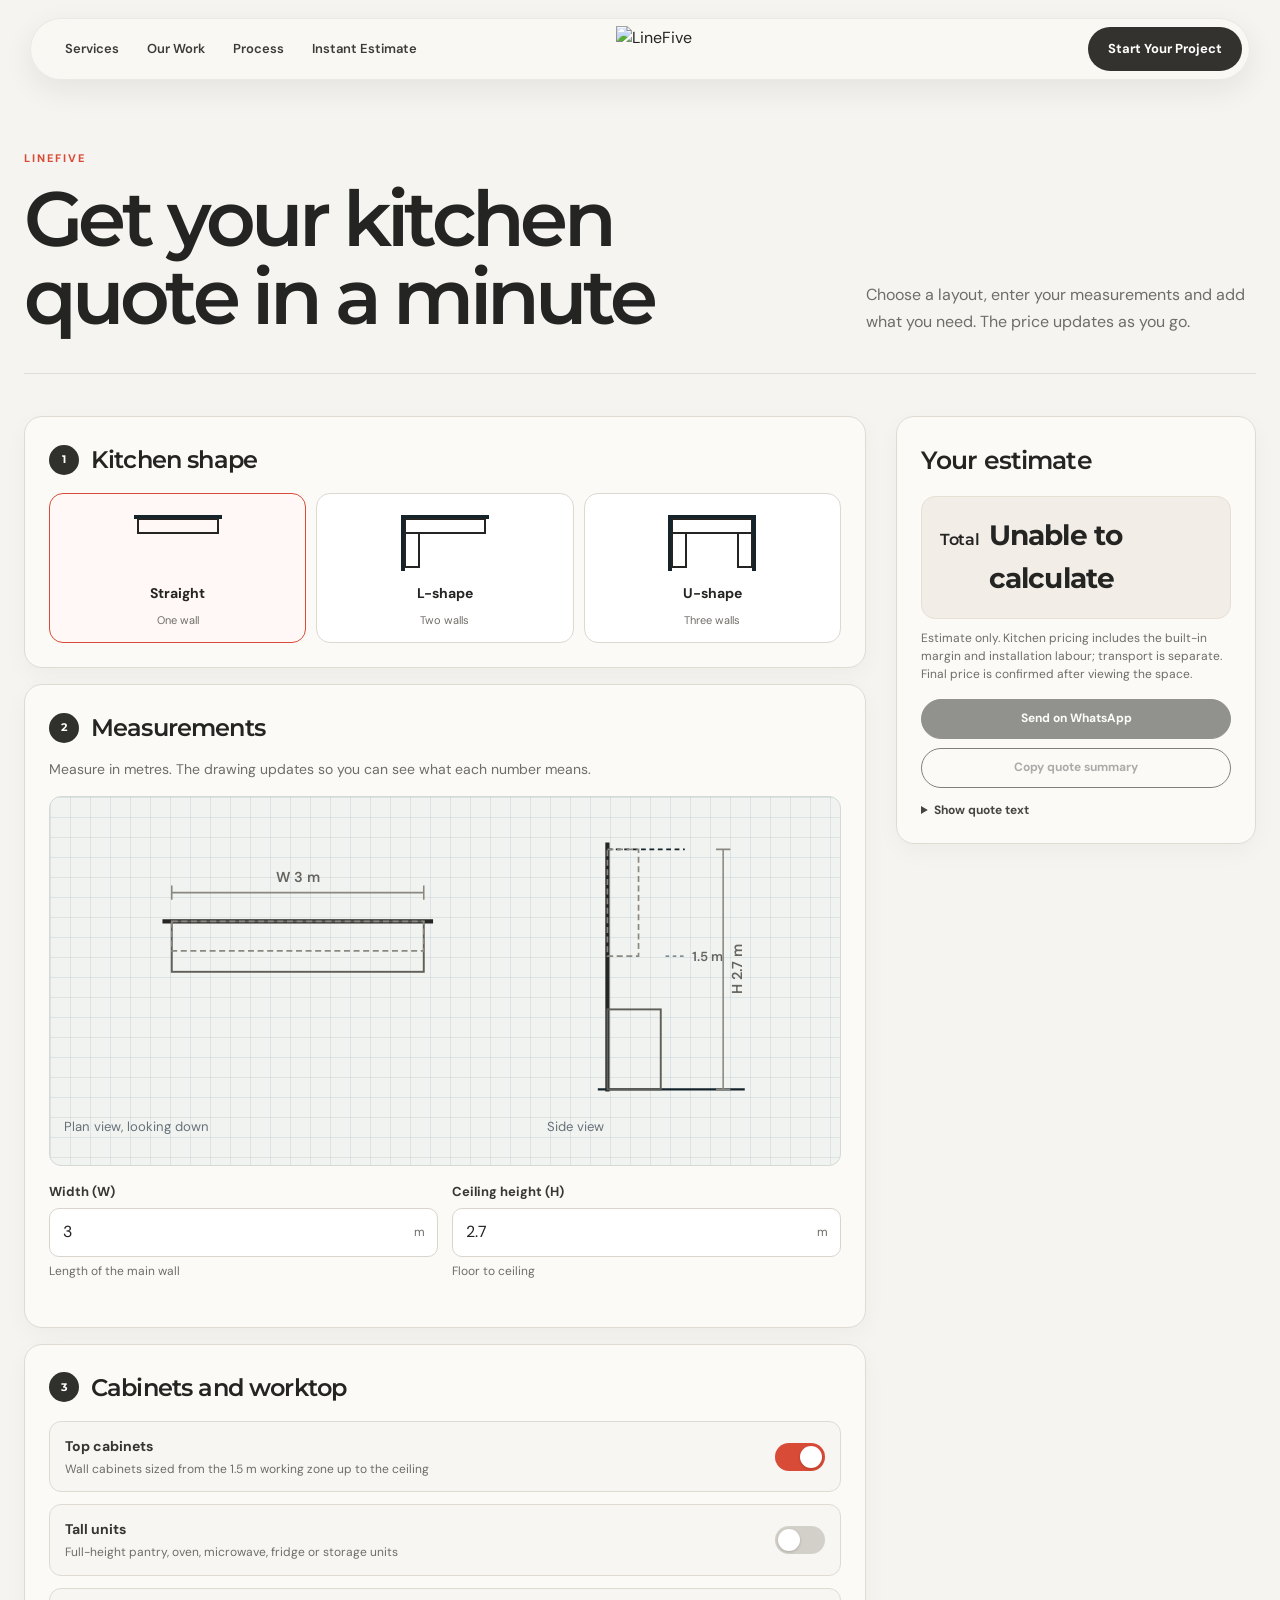
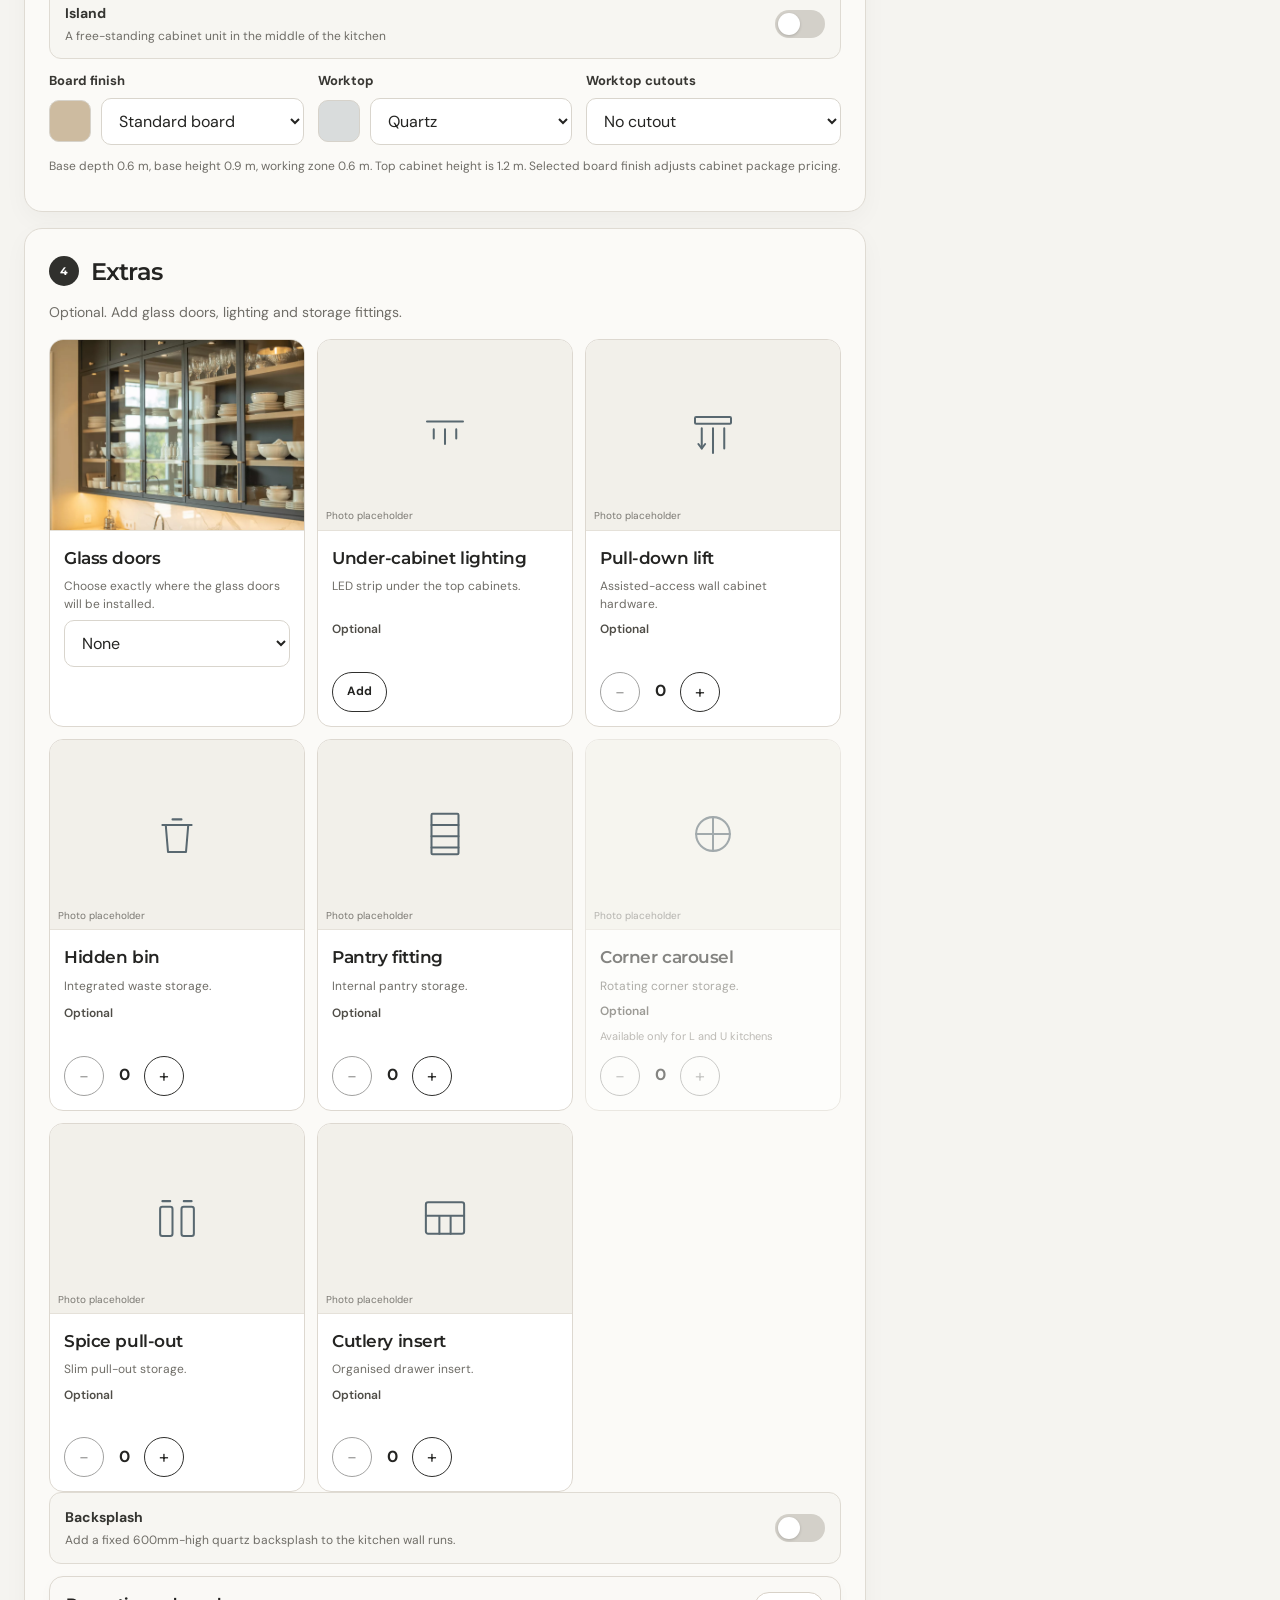
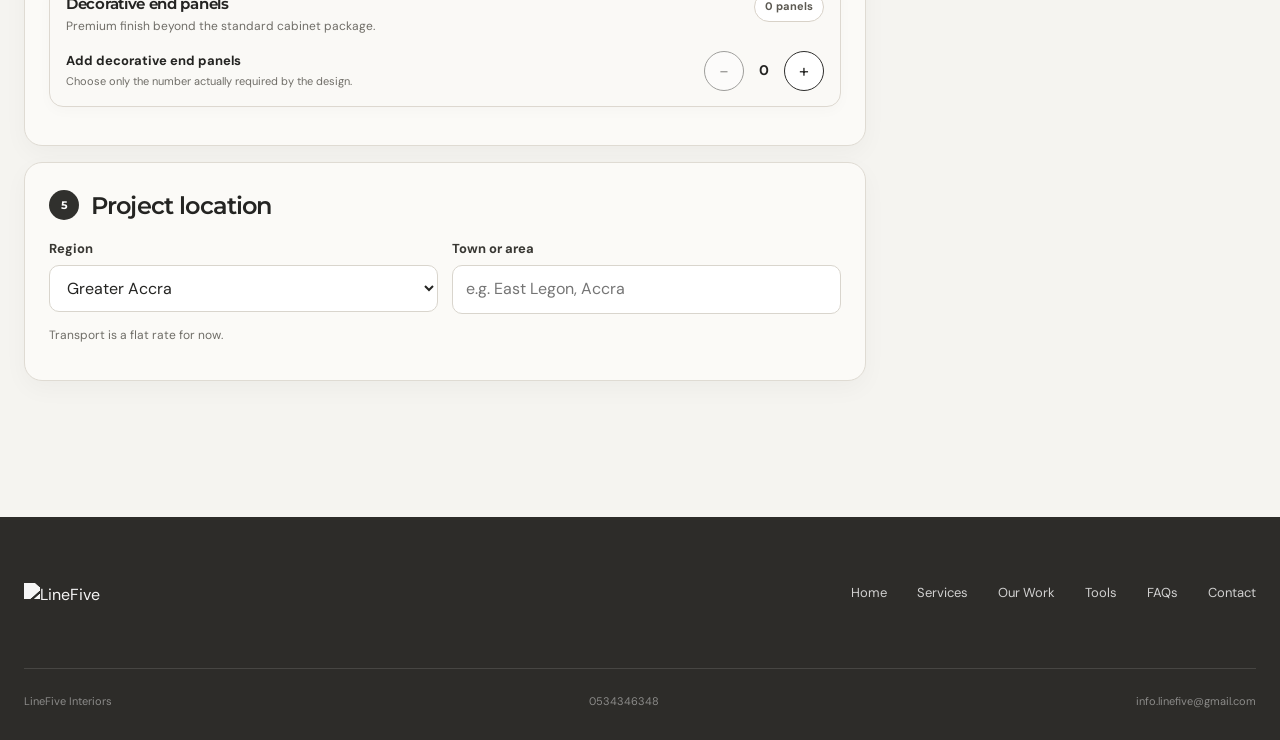
==== calculator.html @ 9d6d9fc6 "Add files via upload" ====
<!DOCTYPE html>
<html lang="en">
<head>
  <meta charset="utf-8">
  <meta name="viewport" content="width=device-width, initial-scale=1, viewport-fit=cover">
  <title>Kitchen Quote Calculator | LineFive</title>
  <meta name="description" content="Build your kitchen with LineFive and get a preliminary estimate based on your measurements and selected options.">
  <link rel="preconnect" href="https://fonts.googleapis.com">
  <link rel="preconnect" href="https://fonts.gstatic.com" crossorigin>
  <link href="https://fonts.googleapis.com/css2?family=DM+Sans:wght@400;500;600;700&family=Montserrat:wght@400;500;600;700;800&display=swap" rel="stylesheet">
  <link rel="icon" href="https://cdn.prod.website-files.com/692eb386bc80524e102256c4/693dad7940529122a2bb6179_Favicon-01.png" type="image/png">

  <style>
    :root{
      /* LineFive site system */
      --lf-ink:#242422;
      --lf-muted:#6f6d67;
      --lf-paper:#f5f4f0;
      --lf-white:#fbfaf7;
      --lf-warm:#eceae4;
      --lf-line:#ddd9d1;
      --lf-red:#d84b36;
      --lf-dark:#30302d;
      --lf-max:1240px;
      --display:"Montserrat",Arial,sans-serif;
      --body:"DM Sans",Arial,sans-serif;
      --pill:999px;
      --radius:18px;

      /* Legacy calculator variables intentionally kept at their original values.
         The diagrams and calculator UI reference these variables directly. */
      --paper:#F1F3F0;
      --surface:#FFFFFF;
      --ink:#15232B;
      --muted:#5B6B72;
      --line:#D3DAD5;
      --blue:#2A5D7A;
      --blue-soft:#E1ECF1;
      --brass:#A87A26;
      --brass-soft:#F3EAD5;
      --danger:#B23A2E;
      --grid:rgba(42,93,122,.10);
      box-sizing:border-box;
      padding-top:env(safe-area-inset-top,0px);
    }

    *,*::before,*::after{box-sizing:border-box}
    html{scroll-behavior:smooth;scroll-padding-top:110px;background:var(--lf-paper)}
    body{
      margin:0;
      background:var(--lf-paper);
      color:var(--lf-ink);
      font-family:var(--body);
      line-height:1.55;
      -webkit-font-smoothing:antialiased;
    }
    img{display:block;max-width:100%}
    a{color:inherit;text-decoration:none}
    button,input,select,textarea{font:inherit;color:inherit}
    :focus-visible{outline:2px solid var(--lf-red);outline-offset:4px}
    ::selection{background:var(--lf-red);color:#fff}

    /* ---------- Shared LineFive header ---------- */
    .site-header{position:fixed;inset:0 0 auto;z-index:50;padding:18px 30px;pointer-events:none}
    .nav-shell{width:min(var(--lf-max),100%);margin:0 auto;pointer-events:auto}
    .nav{
      min-height:62px;
      padding:6px 7px 6px 34px;
      display:grid;
      grid-template-columns:1fr auto 1fr;
      align-items:center;
      background:rgba(249,248,244,.93);
      border:1px solid rgba(35,33,29,.07);
      border-radius:var(--pill);
      box-shadow:0 10px 30px rgba(35,33,29,.07);
      backdrop-filter:blur(16px);
      -webkit-backdrop-filter:blur(16px);
    }
    .nav-links{display:flex;align-items:center;gap:26px}
    .nav-links a{font-size:13px;font-weight:600;color:#3d3c38;transition:color .2s ease}
    .nav-links a:hover,.nav-links a.active{color:var(--lf-red)}
    .logo{display:flex;align-items:center;justify-content:center}
    .logo img{height:46px;width:auto;max-width:160px;object-fit:contain}
    .nav-actions{display:flex;justify-content:flex-end;align-items:center}
    .nav-cta{
      display:inline-flex;align-items:center;justify-content:center;
      min-height:44px;padding:0 20px;border-radius:var(--pill);
      background:#33322f;color:#fff;font-size:13px;font-weight:700;
      transition:background .2s ease,transform .2s ease;
    }
    .nav-cta:hover{background:#242422;transform:translateY(-1px)}
    .menu-toggle{display:none;border:0;background:transparent;padding:8px;cursor:pointer}
    .menu-lines{display:block;position:relative;width:24px;height:16px}
    .menu-lines span{position:absolute;left:0;width:100%;height:1.5px;background:#222;transition:transform .2s ease,top .2s ease}
    .menu-lines span:first-child{top:3px}.menu-lines span:last-child{top:11px}
    .menu-toggle.open .menu-lines span:first-child{top:7px;transform:rotate(45deg)}
    .menu-toggle.open .menu-lines span:last-child{top:7px;transform:rotate(-45deg)}
    .mobile-menu{display:none}
    .mobile-menu.open{display:block}

    /* ---------- Calculator shell ---------- */
    .wrap{width:min(var(--lf-max),calc(100% - 48px));margin:0 auto;padding:150px 0 120px}
    header.top{
      display:flex;align-items:flex-end;justify-content:space-between;gap:48px;
      margin-bottom:42px;padding-bottom:38px;border-bottom:1px solid rgba(36,36,34,.11);
    }
    header.top>div:first-child{max-width:760px}
    .brand{
      margin:0 0 13px;color:var(--lf-red);font-size:11px;font-weight:800;
      letter-spacing:.18em;text-transform:uppercase;
    }
    header.top h1{
      margin:0;max-width:15ch;font-family:var(--display);font-size:clamp(50px,6vw,78px);
      line-height:1.01;font-weight:600;letter-spacing:-.06em;color:var(--lf-ink);
    }
    header.top p{margin:0;max-width:390px;color:var(--lf-muted);font-size:16px;line-height:1.7}

    .layout{display:grid;grid-template-columns:minmax(0,1fr) 360px;gap:30px;align-items:start}

    /* Keep the calculator's diagrams and their SVG classes intact. */
    .drafting{border:1px solid var(--line);border-radius:12px;padding:14px;margin-bottom:16px;background-color:var(--paper);background-image:linear-gradient(var(--grid) 1px,transparent 1px),linear-gradient(90deg,var(--grid) 1px,transparent 1px);background-size:20px 20px}
    .drafting-grid{display:grid;grid-template-columns:minmax(0,1.7fr) minmax(0,1fr);gap:8px;align-items:end}
    .drafting svg{width:100%;height:auto;display:block;max-height:300px}
    .drafting .cap{font-size:.82rem;color:#687179;margin-top:6px}

    /* Diagram styling: outlines only, no solid fills. Geometry and SVG markup remain unchanged. */
    .drafting .cab{fill:none;stroke:#5f5e59;stroke-width:1.6}
    .drafting .isl{fill:none;stroke:#7b7973;stroke-width:1.6}
    .drafting .cabtop{fill:none;stroke:#8a8881;stroke-width:1.4;stroke-dasharray:5 3}
    .drafting .wall{fill:none;stroke:#262624;stroke-width:3.5;stroke-linecap:square}
    .drafting .dl{fill:none;stroke:#8a8881;stroke-width:1.3}
    .drafting .dt{fill:#66645f;font-size:12px;font-family:var(--body);font-weight:600}
    @media(max-width:560px){.drafting-grid{grid-template-columns:1fr}}

    /* Calculator cards */
    section.step,.quote{
      background:var(--lf-white);
      border:1px solid #dfdbd3;
      border-radius:18px;
      box-shadow:0 8px 25px rgba(36,34,30,.035);
    }
    section.step{padding:24px;margin-bottom:16px}
    .step-head{display:flex;gap:12px;align-items:center;margin-bottom:15px}
    .step-head .n{
      flex:none;width:30px;height:30px;border-radius:50%;background:var(--lf-dark);color:#fff;
      display:grid;place-items:center;font-family:var(--display);font-size:11px;font-weight:700;
    }
    .step-head h2,.quote h2{margin:0;font-family:var(--display);letter-spacing:-.035em;font-weight:600;color:var(--lf-ink)}
    .step-head h2{font-size:24px}
    .sub{margin:-3px 0 16px;color:var(--lf-muted);font-size:14px}

    .shapes{display:grid;grid-template-columns:repeat(3,minmax(0,1fr));gap:10px}
    .shape{position:relative}
    .shape input{position:absolute;opacity:0;inset:0;width:100%;height:100%;cursor:pointer;margin:0}
    .shape .tile{
      display:flex;flex-direction:column;align-items:center;gap:8px;padding:15px 10px;
      border:1px solid #ddd8d0;border-radius:14px;background:#fff;
      transition:border-color .2s ease,background .2s ease,transform .2s ease;
    }
    .shape .tile:hover{transform:translateY(-1px);border-color:#c9c2b9}
    .shape input:checked + .tile{border-color:var(--lf-red);background:#fff8f6}
    .shape svg{width:100%;max-width:96px;height:auto}
    .shape strong{font-size:14px;font-weight:700;color:var(--lf-ink)}
    .shape small{color:var(--lf-muted);font-size:11px;text-align:center;line-height:1.3}

    .fields{display:grid;grid-template-columns:repeat(auto-fit,minmax(160px,1fr));gap:14px}
    .field label{display:block;font-size:13px;font-weight:700;margin-bottom:6px;color:#383733}
    .field .hintline{font-size:12px;color:var(--lf-muted);margin-top:6px;line-height:1.35}
    .inputwrap{position:relative}
    .inputwrap input,select,input[type=text],details.qt textarea{
      width:100%;min-height:46px;padding:11px 13px;border:1px solid #d9d5cd;border-radius:10px;background:#fff;
      transition:border-color .2s ease,box-shadow .2s ease;
    }
    .inputwrap input{padding-right:42px}
    .inputwrap .unit{position:absolute;right:13px;top:50%;transform:translateY(-50%);font-size:12px;color:var(--lf-muted);pointer-events:none}
    .inputwrap input:focus,select:focus,input[type=text]:focus,details.qt textarea:focus{border-color:var(--lf-red);box-shadow:0 0 0 3px rgba(216,75,54,.09);outline:none}
    .issues{margin-top:12px;color:#a23b30;font-size:13px}
    .issues p+p{margin-top:2px}

    .switchrow{
      display:flex;align-items:center;justify-content:space-between;gap:16px;
      padding:14px 15px;border:1px solid #dfdbd3;border-radius:12px;background:#f7f6f2;margin-bottom:12px;
    }
    .switchrow b{display:block;font-size:14px;font-weight:700;color:#353531}
    .switchrow span{display:block;color:var(--lf-muted);font-size:12px;line-height:1.4;margin-top:3px}
    .sw{position:relative;flex:none;width:50px;height:28px}
    .sw input{position:absolute;inset:0;width:100%;height:100%;opacity:0;margin:0;cursor:pointer}
    .sw i{position:absolute;inset:0;border-radius:99px;background:#d3d0c9;transition:background .2s ease}
    .sw i::after{content:"";position:absolute;top:3px;left:3px;width:22px;height:22px;border-radius:50%;background:#fff;box-shadow:0 1px 3px rgba(0,0,0,.18);transition:transform .2s ease}
    .sw input:checked + i{background:var(--lf-red)}
    .sw input:checked + i::after{transform:translateX(22px)}

    .subconfig{
      margin:10px 0 14px;padding:16px;border:1px solid #ddd8d0;border-radius:14px;
      background:#faf9f6;box-shadow:0 4px 14px rgba(36,34,30,.025);
    }
    .compact-config{padding:15px 16px}
    .subconfig-head{display:flex;align-items:flex-start;justify-content:space-between;gap:18px;margin-bottom:13px}
    .subconfig-head>div{min-width:0}
    .subconfig-head strong{display:block;font-family:var(--display);font-size:15px;font-weight:650;letter-spacing:-.02em;color:var(--lf-ink)}
    .subconfig-head span:not(.fit-pill){display:block;margin-top:3px;color:var(--lf-muted);font-size:12px;line-height:1.45}
    .fit-pill{flex:none;display:inline-flex;align-items:center;justify-content:center;min-height:30px;padding:5px 10px;border:1px solid #d8d2c8;border-radius:999px;background:#fff;color:#5c5952;font-size:11px;font-weight:700;white-space:nowrap}
    .subconfig .fields{margin-top:2px}
    .subconfig .field label{font-size:12px}

    /* Tall-unit selector: keep each unit compact, aligned and readable. */
    .option-grid{display:grid;grid-template-columns:repeat(2,minmax(0,1fr));gap:10px;margin-top:2px}
    .option-card{display:flex;align-items:center;justify-content:space-between;gap:14px;padding:12px 13px;border:1px solid #ddd8d0;border-radius:12px;background:#fff;min-width:0}
    .option-card>div:first-child{min-width:0;display:flex;align-items:baseline;gap:8px;flex-wrap:wrap}
    .option-card strong{font-size:14px;font-weight:700;color:#353531;line-height:1.3}
    .option-card>div:first-child span{display:block;color:var(--lf-muted);font-size:12px;line-height:1.3;white-space:nowrap}
    .option-card .stepper{flex:none;margin-left:auto}
    .option-card .stepper output{font-size:13px}
    .option-card .stepper button{width:34px;height:34px;font-size:17px}
    @media(max-width:760px){.option-grid{grid-template-columns:1fr}}
    .quantity-line{display:flex;align-items:center;justify-content:space-between;gap:18px;padding-top:2px}
    .quantity-line .copy strong{display:block;font-size:13px}
    .quantity-line .copy span{display:block;margin-top:3px;color:var(--lf-muted);font-size:11px;line-height:1.4}
    .quantity-line .stepper{margin-left:auto}

    .quantity-line .stepper output{font-size:14px}
    .subconfig .inline-warning{margin:12px 0 0}
    .pick{display:flex;gap:10px;align-items:center}
    .pick select{flex:1}
    .chip{flex:none;width:42px;height:42px;border-radius:10px;border:1px solid #d6d2ca}
    .fine{font-size:12px;color:var(--lf-muted);line-height:1.5}

    .addons{display:grid;grid-template-columns:repeat(auto-fill,minmax(210px,1fr));gap:12px}
    .addon{border:1px solid #ddd8d0;border-radius:14px;overflow:hidden;display:flex;flex-direction:column;background:#fff;transition:border-color .2s ease,box-shadow .2s ease}
    .addon.on{border-color:var(--lf-red);box-shadow:0 8px 24px rgba(216,75,54,.08)}
    .addon.off{opacity:.55}
    .ph{position:relative;aspect-ratio:4/3;display:grid;place-items:center;background:#f2f0ea;border-bottom:1px solid #e5e1d9}
    .ph img{position:absolute;inset:0;width:100%;height:100%;object-fit:cover}
    .ph svg{width:54px;height:54px;stroke:#596870;fill:none;stroke-width:1.8;stroke-linecap:round;stroke-linejoin:round}
    .ph span{position:absolute;bottom:6px;left:8px;font-size:10px;color:#7a7872}
    .addon .body{padding:14px;display:flex;flex-direction:column;gap:7px;flex:1}
    .addon h4{margin:0;font-family:var(--display);font-size:17px;font-weight:600;letter-spacing:-.025em;color:var(--lf-ink)}
    .addon .desc{margin:0;font-size:12px;color:var(--lf-muted);line-height:1.45}
    .addon .price{margin:auto 0 0;font-size:12px;font-weight:600;color:#4f4d47}
    .addon .note{margin:0;font-size:11px;color:#8a8680;min-height:15px}
    .ctrl{display:flex;align-items:center;justify-content:space-between;gap:8px;margin-top:4px}
    .btn{border:1px solid #2f2f2d;background:#fff;border-radius:999px;padding:9px 14px;cursor:pointer;font-weight:700;font-size:12px;min-height:40px;transition:background .2s ease,color .2s ease,border-color .2s ease,transform .2s ease}
    .btn:hover{background:#2f2f2d;color:#fff;transform:translateY(-1px)}
    .btn.primary{background:#292927;color:#fff;border-color:#292927;text-align:center;text-decoration:none;display:inline-flex;align-items:center;justify-content:center}
    .btn.primary:hover{background:var(--lf-red);border-color:var(--lf-red)}
    .btn[aria-pressed="true"]{background:var(--lf-red);border-color:var(--lf-red);color:#fff}
    .btn:disabled{cursor:not-allowed;background:transparent;color:#777;transform:none;opacity:.6}
    .stepper{display:flex;align-items:center;gap:6px}
    .stepper button{width:40px;height:40px;border-radius:50%;border:1px solid #2f2f2d;background:#fff;font-size:18px;cursor:pointer;line-height:1}
    .stepper button:hover:not(:disabled){background:#2f2f2d;color:#fff}
    .stepper button:disabled{cursor:not-allowed;opacity:.45}
    .stepper output{min-width:28px;text-align:center;font-weight:700}
    .linecost{font-size:11px;color:#6a6761;font-weight:600}

    /* Quote panel */
    .quote{padding:24px;position:sticky;top:104px}
    .quote h2{font-size:25px;margin-bottom:8px}
    .rows{list-style:none;margin:14px 0 0;padding:0}
    .rows li{display:flex;justify-content:space-between;gap:12px;padding:11px 0;border-bottom:1px solid #ebe7df}
    .rows .l{min-width:0;font-size:12px;color:#41403b}
    .rows .l small{display:block;color:#8a8680;font-size:10px;line-height:1.3;margin-top:2px}
    .rows .a{font-variant-numeric:tabular-nums;white-space:nowrap;font-size:12px;font-weight:700;color:#2d2d2a}
    .total{display:flex;justify-content:space-between;align-items:baseline;gap:10px;margin:16px 0 4px;padding:17px 18px;border-radius:14px;background:#f2eee7;border:1px solid #e6dfd4}
    .total span{font-family:var(--display);font-weight:600;letter-spacing:-.02em}
    .total b{font-family:var(--display);font-size:28px;letter-spacing:-.035em;font-variant-numeric:tabular-nums}
    .quote .fine{margin-top:10px}
    .actions{display:grid;gap:9px;margin-top:16px}
    details.qt{margin-top:13px;font-size:12px}
    details.qt summary{cursor:pointer;font-weight:700;color:#47453f}
    details.qt textarea{min-height:150px;margin-top:8px;background:#f7f6f2;font-family:ui-monospace,SFMono-Regular,Menlo,monospace;font-size:11px}

    .totalbar{position:fixed;left:0;right:0;bottom:0;z-index:45;display:none;align-items:center;justify-content:space-between;gap:12px;padding:10px 14px calc(10px + env(safe-area-inset-bottom,0px));background:#292927;color:#fff;box-shadow:0 -10px 28px rgba(35,33,29,.16)}
    .totalbar small{display:block;color:rgba(255,255,255,.55);font-size:10px;text-transform:uppercase;letter-spacing:.09em}
    .totalbar b{font-family:var(--display);font-size:20px;font-weight:600}
    .totalbar a{color:#fff;font-size:12px;font-weight:700}

    /* Footer matching the main site */
    footer{padding:66px 0 30px;background:#2d2c29;color:#fff}
    .footer-wrap{width:min(var(--lf-max),calc(100% - 48px));margin:0 auto}
    .footer-top{display:flex;justify-content:space-between;align-items:flex-start;gap:50px;padding-bottom:45px;border-bottom:1px solid rgba(255,255,255,.12)}
    .footer-brand img{height:40px;width:auto;filter:brightness(0) invert(1);opacity:.96}
    .footer-links{display:flex;flex-wrap:wrap;gap:24px 30px}
    .footer-links a{font-size:13px;color:rgba(255,255,255,.78);transition:color .2s ease}
    .footer-links a:hover{color:#fff}
    .footer-bottom{display:flex;justify-content:space-between;align-items:center;gap:30px;padding-top:24px}
    .footer-bottom span,.footer-bottom a{font-size:11px;color:rgba(255,255,255,.45)}

    @media(max-width:1050px){
      .nav-links{gap:20px}
      .layout{grid-template-columns:minmax(0,1fr)}
      .quote{position:relative;top:auto}
      .totalbar{display:flex}
    }

    @media(max-width:760px){
      .site-header{padding:10px 14px}
      .nav{grid-template-columns:auto 1fr auto;min-height:56px;padding:5px 8px 5px 12px}
      .nav-links{display:none}
      .logo{justify-content:flex-start;padding-left:10px}
      .logo img{height:39px;max-width:138px}
      .nav-cta{display:none}
      .menu-toggle{display:block}
      .mobile-menu{position:absolute;top:66px;left:0;right:0;padding:7px;background:rgba(249,248,244,.99);border:1px solid rgba(35,33,29,.07);border-radius:18px;box-shadow:0 18px 44px rgba(35,33,29,.12)}
      .mobile-menu a{display:block;padding:14px 15px;border-bottom:1px solid #e6e3dd;font-size:14px;font-weight:600;color:#34332f}
      .mobile-menu a:last-child{border-bottom:0}
      .mobile-menu a.active{color:var(--lf-red)}

      .wrap{width:min(var(--lf-max),calc(100% - 32px));padding:122px 0 104px}
      header.top{display:block;margin-bottom:30px;padding-bottom:28px}
      header.top p{margin-top:17px;max-width:36ch}
      header.top h1{font-size:clamp(44px,12vw,62px);max-width:11ch}
      section.step{padding:20px;margin-bottom:12px;border-radius:16px}
      .step-head h2{font-size:22px}
      .shapes{gap:8px}
      .shape .tile{padding:13px 7px}
      .fields{grid-template-columns:1fr}
      .addons{grid-template-columns:1fr 1fr;gap:10px}
      .addon h4{font-size:15px}
      .addon .body{padding:12px}
      .footer-wrap{width:min(var(--lf-max),calc(100% - 32px))}
      footer{padding:54px 0 92px}
      .footer-top{display:block;padding-bottom:30px}
      .footer-links{margin-top:28px;gap:16px 22px}
      .footer-bottom{display:block;padding-top:22px}
      .footer-bottom span,.footer-bottom a{display:block;margin-top:7px}
    }

    @media(max-width:480px){
      .addons{grid-template-columns:1fr}
      .drafting{padding:10px}
      .total b{font-size:24px}
    }

    @media(prefers-reduced-motion:reduce){
      html{scroll-behavior:auto}
      *,*::before,*::after{transition:none!important}
    }
  </style>

<style id="linefive-canonical-header">
/* Header */
    .site-header{position:fixed;inset:0 0 auto;z-index:100;padding:18px 30px;pointer-events:none}
    .site-header .nav-shell{width:min(var(--lf-max),100%);margin:0 auto;pointer-events:auto}
    .site-header .nav{min-height:62px;padding:6px 7px 6px 34px;display:grid;grid-template-columns:1fr auto 1fr;align-items:center;background:rgba(249,248,244,.92);border:1px solid rgba(35,33,29,.07);border-radius:var(--pill);box-shadow:0 10px 30px rgba(35,33,29,.075);backdrop-filter:blur(16px);-webkit-backdrop-filter:blur(16px)}
    .site-header .nav-links{display:flex;align-items:center;gap:28px}
    .site-header .site-header .nav-links a{font-size:13px;font-weight:600;color:#383734;transition:color .2s ease}
    .site-header .site-header .nav-links a:hover{color:var(--lf-red)}
    .site-header .logo{display:flex;justify-content:center;align-items:center}
    .site-header .logo img{height:46px;width:auto;max-width:160px;object-fit:contain}
    .site-header .nav-actions{display:flex;justify-content:flex-end;align-items:center;gap:10px}
    .site-header .nav-cta{display:inline-flex;align-items:center;justify-content:center;min-height:44px;padding:0 20px;border-radius:var(--pill);background:#33322e;color:#fff;font-size:13px;font-weight:700;transition:transform .2s ease,background .2s ease}
     .site-header .site-header .nav-cta:hover{background:var(--lf-red);transform:translateY(-1px)}
    .site-header .menu-toggle{display:none;width:44px;height:44px;border:0;background:transparent;border-radius:50%;padding:10px}
    .site-header .menu-lines{position:relative;display:block;width:24px;height:16px}
    .site-header .menu-lines span{position:absolute;left:0;width:100%;height:1.5px;background:#111;transition:transform .2s ease,top .2s ease}
    .site-header .site-header .menu-lines span:first-child{top:3px}.site-header .site-header .menu-lines span:last-child{top:11px}
    .site-header .menu-toggle.open .site-header .site-header .menu-lines span:first-child{top:7px;transform:rotate(45deg)}
    .site-header .menu-toggle.open .site-header .site-header .menu-lines span:last-child{top:7px;transform:rotate(-45deg)}
    .site-header .mobile-menu{display:none}
@media (max-width:1020px){
  .site-header{padding:14px 20px}
  .site-header .nav{padding-left:20px}
  .site-header .nav-links{gap:20px}
}
@media (max-width:760px){
  .site-header{padding:10px 15px}
  .site-header .nav{grid-template-columns:auto 1fr auto;min-height:56px;padding:5px 7px 5px 16px}
  .site-header .nav-links{display:none}
  .site-header .logo{justify-content:flex-start;padding-left:16px}
  .site-header .logo img{height:40px;max-width:140px}
  .site-header .nav-cta{display:none}
  .site-header .menu-toggle{display:block}
  .site-header .mobile-menu{position:absolute;left:0;right:0;top:66px;padding:15px;background:rgba(249,248,244,.98);border:1px solid rgba(35,33,29,.07);border-radius:20px;box-shadow:0 20px 50px rgba(35,33,29,.12)}
  .site-header .mobile-menu.open{display:block}
  .site-header .mobile-menu a{display:block;padding:13px 10px;font-size:15px;font-weight:700;border-bottom:1px solid #ececea}
  .site-header .mobile-menu a:last-child{border-bottom:0}
}
</style>
</head>
<body>
  <header class="site-header">
<div class="nav-shell">
<div class="nav">
<nav aria-label="Primary navigation" class="nav-links">
<a href="services.html">Services</a>
<a href="https://www.instagram.com/linefiveinteriors?stkn=bTZ6ODJyb3dweXA5&amp;utm_source=qr" rel="noopener" target="_blank">Our Work</a>
<a href="index.html#process">Process</a>
<a href="quotation-generator.html">Instant Estimate</a>
</nav>
<a aria-label="LineFive home" class="logo" href="index.html">
<img alt="LineFive" src="https://cdn.prod.website-files.com/692eb386bc80524e102256c4/692ec2fd8240b162787c2939_Untitled%20design-28.png"/>
</a>
<div class="nav-actions">
<a class="nav-cta" href="quotation-generator.html">Start Your Project</a>
<button aria-controls="mobileMenu" aria-expanded="false" aria-label="Open menu" class="menu-toggle" type="button">
<span class="menu-lines"><span></span><span></span></span>
</button>
</div>
</div>
<nav aria-label="Mobile navigation" class="mobile-menu" id="mobileMenu">
<a href="services.html">Services</a>
<a href="https://www.instagram.com/linefiveinteriors?stkn=bTZ6ODJyb3dweXA5&amp;utm_source=qr" rel="noopener" target="_blank">Our Work</a>
<a href="index.html#process">Process</a>
<a href="quotation-generator.html">Instant Estimate</a>
<a href="faq.html">FAQs</a>
<a href="quotation-generator.html">Start Your Project</a>
</nav>
</div>
</header>

<div class="wrap">
  <header class="top">
    <div>
      <div class="brand" id="brand">Kitchen Quote Calculator</div>
      <h1>Get your kitchen quote in a minute</h1>
    </div>
    <p>Choose a layout, enter your measurements and add what you need. The price updates as you go.</p>
  </header>

  <div class="layout">
    <main>
      <!-- 1 shape -->
      <section class="step" aria-labelledby="h-shape">
        <div class="step-head"><span class="n">1</span><h2 id="h-shape">Kitchen shape</h2></div>
        <div class="shapes" id="shapes" role="radiogroup" aria-label="Kitchen shape"></div>
      </section>

      <!-- 2 measurements -->
      <section class="step" aria-labelledby="h-size">
        <div class="step-head"><span class="n">2</span><h2 id="h-size">Measurements</h2></div>
        <p class="sub">Measure in metres. The drawing updates so you can see what each number means.</p>
        <div class="drafting" id="drafting" data-active="">
          <div class="drafting-grid">
            <div><div id="plan"></div><p class="cap">Plan view, looking down</p></div>
            <div><div id="elev"></div><p class="cap">Side view</p></div>
          </div>
        </div>
        <div class="fields">
          <div class="field">
            <label for="w">Width (W)</label>
            <div class="inputwrap"><input id="w" type="number" inputmode="decimal" step="0.05" min="0" value="3"><span class="unit">m</span></div>
            <p class="hintline">Length of the main wall</p>
          </div>
          <div class="field" id="fieldD" hidden>
            <label for="d">Return length (D)</label>
            <div class="inputwrap"><input id="d" type="number" inputmode="decimal" step="0.05" min="0" value="2.4"><span class="unit">m</span></div>
            <p class="hintline">Full length of the side wall</p>
          </div>
          <div class="field">
            <label for="h">Ceiling height (H)</label>
            <div class="inputwrap"><input id="h" type="number" inputmode="decimal" step="0.05" min="0" value="2.7"><span class="unit">m</span></div>
            <p class="hintline">Floor to ceiling</p>
          </div>
        </div>
        <div class="issues" id="issues" aria-live="polite"></div>
      </section>

      <!-- 3 materials -->
      <section class="step" aria-labelledby="h-mat">
        <div class="step-head"><span class="n">3</span><h2 id="h-mat">Cabinets and worktop</h2></div>

        <div class="switchrow">
          <div><b>Top cabinets</b><span>Wall cabinets sized from the 1.5 m working zone up to the ceiling</span></div>
          <label class="sw"><input type="checkbox" id="top" checked aria-label="Include top cabinets"><i></i></label>
        </div>

        <div class="switchrow">
          <div><b>Tall units</b><span>Full-height pantry, oven, microwave, fridge or storage units</span></div>
          <label class="sw"><input type="checkbox" id="tall" aria-label="Include tall units"><i></i></label>
        </div>
        <div class="subconfig" id="tallConfig" hidden>
          <div class="subconfig-head"><div><strong>Tall units</strong><span>Select the number of each type.</span></div><span class="fit-pill" id="tallFit">0 m used</span></div>
          <div class="option-grid" id="tallUnits"></div>
          <p class="issues tall-warning" id="tallWarning" hidden></p>
        </div>

        <div class="switchrow">
          <div><b>Island</b><span>A free-standing cabinet unit in the middle of the kitchen</span></div>
          <label class="sw"><input type="checkbox" id="island" aria-label="Include an island"><i></i></label>
        </div>
        <div class="subconfig" id="islandConfig" hidden>
          <div class="fields">
            <div class="field">
              <label for="islandLength">Island length (Li)</label>
              <div class="inputwrap"><input id="islandLength" type="number" inputmode="decimal" step="0.05" min="0"><span class="unit">m</span></div>
            </div>
            <div class="field">
              <label for="islandDepth">Island depth (Di)</label>
              <div class="inputwrap"><input id="islandDepth" type="number" inputmode="decimal" step="0.05" min="0"><span class="unit">m</span></div>
            </div>
          </div>
          <p class="inline-warning">Final island size and position must be confirmed during site measurement.</p>
        </div>

        <div class="fields">
          <div class="field">
            <label for="board">Board finish</label>
            <div class="pick"><span class="chip" id="boardChip"></span><select id="board"></select></div>
          </div>
          <div class="field">
            <label for="counter">Worktop</label>
            <div class="pick"><span class="chip" id="counterChip"></span><select id="counter"></select></div>
          </div>
          <div class="field">
            <label for="cutouts">Worktop cutouts</label>
            <select id="cutouts">
              <option value="0">No cutout</option>
              <option value="1">Sink cutout</option>
              <option value="1">Hob cutout</option>
              <option value="2">Sink + Hob</option>
            </select>
          </div>
        </div>
        <p class="fine" id="matnote"></p>
      </section>

      <!-- 4 add-ons -->
      <section class="step" aria-labelledby="h-add">
        <div class="step-head"><span class="n">4</span><h2 id="h-add">Extras</h2></div>
        <p class="sub">Optional. Add glass doors, lighting and storage fittings.</p>
        <div class="addons" id="addons"></div>


        <div class="switchrow">
          <div><b>Backsplash</b><span>Add a fixed 600mm-high quartz backsplash to the kitchen wall runs.</span></div>
          <label class="sw"><input type="checkbox" id="backsplash" aria-label="Add backsplash"><i></i></label>
        </div>
        <div class="subconfig" id="backsplashConfig" hidden>
          <div class="fields">
            <div class="field"><label>Material</label><div class="inputwrap"><input id="backsplashMaterialDisplay" type="text" value="Quartz" readonly><span class="unit">Fixed</span></div></div>
            <div class="field"><label>Backsplash area</label><div class="inputwrap"><input id="backsplashAreaDisplay" type="text" value="0.00" readonly><span class="unit">m²</span></div></div>
          </div>
        </div>

        <div class="subconfig compact-config" id="panelConfig">
          <div class="subconfig-head"><div><strong>Decorative end panels</strong><span>Premium finish beyond the standard cabinet package.</span></div><span class="fit-pill" id="panelSummary">0 panels</span></div>
          <div class="quantity-line">
            <div class="copy"><strong>Add decorative end panels</strong><span>Choose only the number actually required by the design.</span></div>
            <div class="stepper">
              <button type="button" id="panelDec" aria-label="Fewer decorative end panels">−</button>
              <output id="panelQty">0</output>
              <button type="button" id="panelInc" aria-label="More decorative end panels">+</button>
            </div>
          </div>
        </div>
      </section>

      <!-- 5 location -->
      <section class="step" aria-labelledby="h-loc">
        <div class="step-head"><span class="n">5</span><h2 id="h-loc">Project location</h2></div>
        <div class="fields">
          <div class="field"><label for="region">Region</label><select id="region"></select></div>
          <div class="field"><label for="town">Town or area</label><input id="town" type="text" placeholder="e.g. East Legon, Accra" autocomplete="off"></div>
        </div>
        <p class="fine">Transport is a flat rate for now.</p>
      </section>
    </main>

    <aside class="quote" id="quote" aria-labelledby="h-quote">
      <h2 id="h-quote">Your estimate</h2>
      <ul class="rows" id="rows"></ul>
      <div class="total"><span>Total</span><b id="total">GH₵ 0</b></div>
      <p class="fine">Estimate only. Kitchen pricing includes the built-in margin and installation labour; transport is separate. Final price is confirmed after viewing the space.</p>
      <div class="actions">
        <a class="btn primary" id="wa" href="#" target="_blank" rel="noopener">Send on WhatsApp</a>
        <button class="btn" id="copy" type="button">Copy quote summary</button>
      </div>
      <details class="qt"><summary>Show quote text</summary><textarea id="qtext" readonly></textarea></details>
    </aside>
  </div>
</div>

<div class="totalbar"><div><small>Estimate</small><br><b id="barTotal">GH₵ 0</b></div><a href="#quote">See estimate</a></div>

<script>
/* ==========================================================
   LINEFIVE KITCHEN CALCULATOR
   Public UI only.
   All commercial pricing and calculation logic lives on the
   LineFive Cloudflare Worker.
   ========================================================== */

const KITCHEN_API = 'https://kitchen-calculator.info-linefive.workers.dev/';
const PUBLIC_CONFIG = {
  businessName: 'LineFive',
  whatsapp: '',
  currency: 'GH₵',
  dimensions: {
    baseDepth: 0.60,
    baseHeight: 0.90,
    workingZone: 0.60,
    worktopDepth: 0.60
  }
};

const BOARDS = [
  { id:'std', name:'Standard board', swatch:'#CDBBA0' },
  { id:'wood', name:'Woodgrain board', swatch:'#A9784A' },
  { id:'gloss', name:'High-gloss board', swatch:'#E6E9EA' }
];

const COUNTERS = [
  { id:'quartz', name:'Quartz', swatch:'#D9DCDC' }
];

const REGIONS = [
  { id:'ashanti', name:'Ashanti' }, { id:'accra', name:'Greater Accra' },
  { id:'eastern', name:'Eastern' }, { id:'central', name:'Central' },
  { id:'western', name:'Western' }, { id:'volta', name:'Volta' },
  { id:'bono', name:'Bono' }, { id:'northern', name:'Northern' },
  { id:'other', name:'Other region' }
];

const TALL_UNITS = [
  {id:'pantry', name:'Pantry', width:0.60},
  {id:'oven', name:'Oven housing', width:0.60},
  {id:'microwave', name:'Microwave tower', width:0.60},
  {id:'fridge', name:'Fridge housing', width:0.90},
  {id:'storage', name:'Full height storage', width:0.60},
  {id:'utility', name:'Utility tower', width:0.60}
];

const ADDONS = [
  {
    id:'glass', name:'Glass doors',
    desc:'Framed glass fronts on selected cabinet fronts.',
    mode:'selector', per:'selectedFrontageArea', unit:'per m² of selected frontage',
    needsTop:false, icon:'glass',
    img:"[data-uri]"
  },
  {
    id:'led', name:'Under-cabinet lighting',
    desc:'LED strip under the top cabinets.',
    mode:'toggle', per:'run', needsTop:true, icon:'led'
  },
  { id:'lift', name:'Pull-down lift', desc:'Assisted-access wall cabinet hardware.', mode:'qty', icon:'lift' },
  { id:'bin', name:'Hidden bin', desc:'Integrated waste storage.', mode:'qty', icon:'bin' },
  { id:'pantry', name:'Pantry fitting', desc:'Internal pantry storage.', mode:'qty', icon:'pantry' },
  { id:'carousel', name:'Corner carousel', desc:'Rotating corner storage.', mode:'qty', icon:'carousel' },
  { id:'spice', name:'Spice pull-out', desc:'Slim pull-out storage.', mode:'qty', icon:'spice' },
  { id:'cutlery', name:'Cutlery insert', desc:'Organised drawer insert.', mode:'qty', icon:'cutlery' }
];

const ICONS = {
  glass:'<rect x="12" y="6" width="24" height="36" rx="2"/><path d="M18 34 30 14M23 37 34 20"/>',
  led:'<path d="M8 12h32"/><path d="M14 19v8M24 19v13M34 19v8"/>',
  lift:'<rect x="8" y="8" width="32" height="6" rx="1"/><path d="M14 18v18M24 18v22M34 18v18"/><path d="m11 32 3 4 3-4"/>',
  bin:'<path d="M14 16h20l-2 24H16z"/><path d="M11 16h26M20 11h8"/>',
  pantry:'<rect x="12" y="6" width="24" height="36" rx="1"/><path d="M12 16h24M12 26h24M12 36h24"/>',
  carousel:'<circle cx="24" cy="24" r="15"/><path d="M24 9v30M9 24h30"/>',
  spice:'<rect x="9" y="14" width="11" height="26" rx="2"/><rect x="28" y="14" width="11" height="26" rx="2"/><path d="M11 9h7M30 9h7"/>',
  cutlery:'<rect x="7" y="10" width="34" height="28" rx="2"/><path d="M7 22h34M19 22v16M29 22v16"/>'
};

const S = {
  shape:'straight', w:3, d:2.4, h:2.7,
  top:true, tall:false, island:false,
  islandLength:2.0, islandDepth:0.9,
  board:'std', counter:'quartz', cutouts:0,
  led:false,
  glassCoverage:'none',
  backsplash:false,
  endPanels:0,
  region:'accra', town:'',
  addons:{}
};

const $ = id => document.getElementById(id);
const fmt = n => PUBLIC_CONFIG.currency + ' ' + Math.round(Math.max(0,Number(n)||0)).toLocaleString('en-US');
const m = n => (+Number(n||0).toFixed(2)) + ' m';
const clamp = (v,a,b,f) => Number.isFinite(v) ? Math.min(b,Math.max(a,v)) : f;
const returnCount = () => S.shape==='straight' ? 0 : (S.shape==='L' ? 1 : 2);
const u = () => returnCount()>0 ? 1 : 0;
const topHeight = () => Math.max(S.h - PUBLIC_CONFIG.dimensions.baseHeight - PUBLIC_CONFIG.dimensions.workingZone, 0);

let summaryText='';
let lastQuote = null;
let quoteRequestId = 0;

$('brand').textContent = PUBLIC_CONFIG.businessName;

function shapeIcon(kind){
  const cab = 'fill="none" stroke="var(--lf-ink)" stroke-width="2"';
  const wall = 'stroke="var(--ink)" stroke-width="4" stroke-linecap="square"';
  let g = `<path d="M6 8H90" ${wall}/><rect x="8" y="10" width="80" height="14" ${cab}/>`;
  if(kind!=='straight') g += `<path d="M6 8V60" ${wall}/><rect x="8" y="24" width="14" height="34" ${cab}/>`;
  if(kind==='U') g += `<path d="M90 8V60" ${wall}/><rect x="74" y="24" width="14" height="34" ${cab}/>`;
  return `<svg viewBox="0 0 96 66" aria-hidden="true">${g}</svg>`;
}
const SHAPES = [
  {id:'straight',name:'Straight',text:'One wall'},
  {id:'L',name:'L-shape',text:'Two walls'},
  {id:'U',name:'U-shape',text:'Three walls'}
];

$('shapes').innerHTML = SHAPES.map(s=>`<label class="shape"><input type="radio" name="shape" value="${s.id}" ${s.id===S.shape?'checked':''}><span class="tile">${shapeIcon(s.id)}<strong>${s.name}</strong><small>${s.text}</small></span></label>`).join('');
$('board').innerHTML = BOARDS.map(b=>`<option value="${b.id}">${b.name}</option>`).join('');
$('counter').innerHTML = COUNTERS.map(c=>`<option value="${c.id}">${c.name}</option>`).join('');
$('region').innerHTML = REGIONS.map(r=>`<option value="${r.id}" ${r.id!=='accra'?'disabled':''}>${r.name}</option>`).join('');
$('board').value=S.board; $('counter').value=S.counter; $('region').value=S.region;

function addonMedia(a){
  return a.img ? `<img src="${a.img}" alt="${a.name}">` : `<svg viewBox="0 0 48 48" aria-hidden="true">${ICONS[a.icon]||''}</svg><span>Photo placeholder</span>`;
}

function renderExtras(){
  const glass = ADDONS.find(a=>a.id==='glass');
  const led = ADDONS.find(a=>a.id==='led');
  const rest = ADDONS.filter(a=>!['glass','led'].includes(a.id));
  S.addons = {};
  rest.forEach(a=>S.addons[a.id]=0);
  $('addons').innerHTML = [
    `<article class="addon" data-id="glass">
      <div class="ph">${addonMedia(glass)}</div>
      <div class="body"><h4>Glass doors</h4><p class="desc">Choose exactly where the glass doors will be installed.</p>
      <select class="extra-select" id="glassCoverage">
        <option value="none">None</option>
        <option value="top">Top cabinet doors</option>
        <option value="tall">Tall-unit doors</option>
        <option value="both">Top cabinet + tall-unit doors</option>
      </select>
      <p class="note" id="glassNote"></p><div class="ctrl"><span class="linecost" id="glassCost"></span></div></div></article>`,
    `<article class="addon" data-id="led">
      <div class="ph">${addonMedia(led)}</div>
      <div class="body"><h4>Under-cabinet lighting</h4><p class="desc">LED strip under the top cabinets.</p>
      <p class="price">Optional</p><p class="note" id="ledNote"></p><div class="ctrl"><button type="button" class="btn" id="ledButton" aria-pressed="false">Add</button><span class="linecost" id="ledCost"></span></div></div></article>`,
    ...rest.map(a=>`<article class="addon" data-id="${a.id}">
      <div class="ph">${addonMedia(a)}</div>
      <div class="body"><h4>${a.name}</h4><p class="desc">${a.desc}</p>
      <p class="price">Optional</p><p class="note"></p><div class="ctrl"><div class="stepper"><button type="button" data-act="dec" aria-label="Fewer ${a.name}">−</button><output>0</output><button type="button" data-act="inc" aria-label="More ${a.name}">+</button></div><span class="linecost"></span></div></div></article>`)
  ].join('');
}
renderExtras();

$('tallUnits').innerHTML = TALL_UNITS.map(t=>`<div class="option-card" data-tall="${t.id}"><div><strong>${t.name}</strong><span>${t.width.toFixed(2)} m wide</span></div><div class="stepper"><button type="button" data-tall-act="dec" aria-label="Fewer ${t.name}">−</button><output>0</output><button type="button" data-tall-act="inc" aria-label="More ${t.name}">+</button></div></div>`).join('');
S.tallQty = Object.fromEntries(TALL_UNITS.map(t=>[t.id,0]));

function planSVG(){
  const w = clamp(S.w,1,12,3), d = clamp(S.d,0.8,10,2.4), L = u()>0;
  const X0 = 62, maxW = 250, maxH = 150;
  const s = L ? Math.min(maxW/w, maxH/d, 70) : Math.min(maxW/w, 70);
  const Y0 = L ? 48 : (S.island ? 60 : 92), c = 0.6*s, tc = 0.35*s, ww = w*s, dd = d*s;
  let g = '';
  g += `<path class="wall" d="M${X0-6} ${Y0}H${X0+ww+6}"/>`;
  if(L) g += `<path class="wall" d="M${X0} ${Y0-6}V${Y0+dd+6}"/>`;
  if(S.shape==='U') g += `<path class="wall" d="M${X0+ww} ${Y0-6}V${Y0+dd+6}"/>`;
  g += `<rect class="cab" x="${X0}" y="${Y0}" width="${ww}" height="${c}"/>`;
  if(L) g += `<rect class="cab" x="${X0}" y="${Y0+c}" width="${c}" height="${dd-c}"/>`;
  if(S.shape==='U') g += `<rect class="cab" x="${X0+ww-c}" y="${Y0+c}" width="${c}" height="${dd-c}"/>`;
  if(S.top){
    g += `<rect class="cabtop" x="${X0}" y="${Y0}" width="${ww}" height="${tc}"/>`;
    if(L) g += `<rect class="cabtop" x="${X0}" y="${Y0+c}" width="${tc}" height="${dd-c}"/>`;
    if(S.shape==='U') g += `<rect class="cabtop" x="${X0+ww-tc}" y="${Y0+c}" width="${tc}" height="${dd-c}"/>`;
  }
  if(S.island){
    const iw = Math.min(1.8, w*0.6)*s, idp = 0.9*s, ix = X0 + (ww-iw)/2, iy = Y0 + c + 1.0*s;
    g += `<rect class="isl" x="${ix}" y="${iy}" width="${iw}" height="${idp}"/>
          <text class="dt" x="${ix+iw/2}" y="${iy+idp/2+4}" text-anchor="middle">Island</text>`;
  }
  const yw = Y0-24;
  g += `<g data-dim="w"><path class="dl" d="M${X0} ${yw}H${X0+ww}M${X0} ${yw-6}v12M${X0+ww} ${yw-6}v12"/>
        <text class="dt" x="${X0+ww/2}" y="${yw-9}" text-anchor="middle">W ${m(S.w||0)}</text></g>`;
  if(L){
    const xd = X0-24, ym = Y0+dd/2;
    g += `<g data-dim="d"><path class="dl" d="M${xd} ${Y0}V${Y0+dd}M${xd-6} ${Y0}h12M${xd-6} ${Y0+dd}h12"/>
          <text class="dt" transform="translate(${xd-8} ${ym}) rotate(-90)" text-anchor="middle">D ${m(S.d||0)}</text></g>`;
  }
  return `<svg viewBox="0 0 340 250" role="img" aria-label="Plan view of the kitchen with width${L?' and return length':''} marked">${g}</svg>`;
}

function elevSVG(){
  const h = clamp(S.h,2,4.5,2.7);
  const floor = 232, k = Math.min(200/h, 80), ceil = floor - h*k, X = 34;
  const bH = 0.9*k, bD = 0.6*k, tD = 0.35*k, y15 = floor - 1.5*k;
  let g = `<path class="wall" d="M${X} ${ceil-4}V${floor}"/><path d="M${X-8} ${floor}H${X+bD+70}" stroke="var(--ink)" stroke-width="2"/>
           <path d="M${X} ${ceil}H${X+bD+20}" stroke="var(--ink)" stroke-width="1.5" stroke-dasharray="4 3"/>`;
  g += `<rect class="cab" x="${X}" y="${floor-bH}" width="${bD}" height="${bH}"/>`;
  if(S.top && h>1.5) g += `<rect class="cabtop" x="${X}" y="${ceil}" width="${tD}" height="${y15-ceil}"/>
           <path d="M${X+bD+4} ${y15}H${X+bD+22}" stroke="var(--muted)" stroke-width="1" stroke-dasharray="3 3"/>
           <text class="dt" x="${X+bD+26}" y="${y15+4}" style="font-size:11px">1.5 m</text>`;
  const xh = X + bD + 52;
  g += `<g data-dim="h"><path class="dl" d="M${xh} ${ceil}V${floor}M${xh-6} ${ceil}h12M${xh-6} ${floor}h12"/>
        <text class="dt" transform="translate(${xh+16} ${(ceil+floor)/2}) rotate(-90)" text-anchor="middle">H ${m(S.h||0)}</text></g>`;
  return `<svg viewBox="0 0 200 250" role="img" aria-label="Side view with ceiling height marked">${g}</svg>`;
}

function tallUsedWidth(){
  return TALL_UNITS.reduce((sum,t)=>sum+(S.tallQty[t.id]||0)*t.width,0);
}

function issues(){
  const out=[];
  const R=returnCount();
  if(!Number.isFinite(S.w)||S.w<=0) out.push('Main wall length must be greater than 0 m.');
  if(R && (!Number.isFinite(S.d)||S.d<=PUBLIC_CONFIG.dimensions.baseDepth)) out.push('Return length must be greater than 0.60 m for L and U kitchens.');
  if(!Number.isFinite(S.h)||S.h<=0) out.push('Ceiling height must be greater than 0 m.');
  if(S.top && (!Number.isFinite(S.h)||S.h<=1.5)) out.push('Ceiling height must be above 1.50 m when top cabinets are selected.');
  const Dr=Math.max(Number(S.d||0)-PUBLIC_CONFIG.dimensions.baseDepth,0);
  const availableTallRun=Math.max(Number(S.w||0),0)+(R*Dr);
  if(S.tall && tallUsedWidth()>availableTallRun+0.0001) out.push('The selected tall units exceed the available cabinet run.');
  if(S.island && (!(S.islandLength>0)||!(S.islandDepth>0))) out.push('Island length and depth must both be greater than 0 m.');
  return out;
}

function glassLabel(target){
  return target==='top' ? 'Top cabinet doors' :
         target==='tall' ? 'Tall-unit doors' :
         target==='both' ? 'Top cabinet + tall-unit doors' : 'None';
}

function normalizeGlassTarget(){
  const topOn=S.top;
  const tallOn=S.tall && tallUsedWidth()>0;
  if(!topOn && !tallOn){ S.glassCoverage='none'; return; }
  if(S.glassCoverage==='top' && !topOn) S.glassCoverage=tallOn?'tall':'none';
  else if(S.glassCoverage==='tall' && !tallOn) S.glassCoverage=topOn?'top':'none';
  else if(S.glassCoverage==='both'){
    if(topOn && tallOn) return;
    S.glassCoverage=topOn?'top':tallOn?'tall':'none';
  }
}

function buildPayload(){
  return {
    calculator:'kitchen',
    shape:S.shape,
    w:Number(S.w||0),
    d:Number(S.d||0),
    h:Number(S.h||0),
    top:Boolean(S.top),
    tall:Boolean(S.tall),
    island:Boolean(S.island),
    islandLength:Number(S.islandLength||0),
    islandDepth:Number(S.islandDepth||0),
    board:S.board,
    counter:S.counter,
    cutouts:Number(S.cutouts||0),
    led:Boolean(S.led),
    glassCoverage:S.glassCoverage,
    backsplash:Boolean(S.backsplash),
    endPanels:Math.max(0,Number(S.endPanels||0)),
    region:S.region,
    town:S.town||'',
    tallQty:S.tallQty,
    addons:S.addons
  };
}

async function fetchKitchenQuote(){
  const requestId=++quoteRequestId;
  const response=await fetch(KITCHEN_API,{
    method:'POST',
    headers:{'Content-Type':'application/json'},
    body:JSON.stringify(buildPayload())
  });
  const data=await response.json();
  if(requestId!==quoteRequestId) return null;
  if(!response.ok || !data || data.ok!==true) throw new Error(data?.error || 'Calculator service unavailable.');
  lastQuote=data;
  return data;
}

function refreshExtras(quote){
  const topOn=S.top;
  const tallOn=S.tall && tallUsedWidth()>0;
  const glassAvailable=topOn || tallOn;
  normalizeGlassTarget();
  const glassSel=$('glassCoverage');
  const glassArticle=document.querySelector('.addon[data-id="glass"]');
  if(glassSel){
    glassSel.value=S.glassCoverage;
    glassSel.disabled=!glassAvailable;
    glassSel.querySelector('option[value="top"]').disabled=!topOn;
    glassSel.querySelector('option[value="tall"]').disabled=!tallOn;
    glassSel.querySelector('option[value="both"]').disabled=!(topOn && tallOn);
  }
  glassArticle?.classList.toggle('off',!glassAvailable);
  $('glassNote').textContent=!glassAvailable?'Needs top cabinets or tall units':'';
  const glassCost=quote?.ui?.glassCost||0;
  $('glassCost').textContent=glassCost?fmt(glassCost):'';

  const ledBtn=$('ledButton');
  ledBtn.setAttribute('aria-pressed',S.led?'true':'false');
  ledBtn.textContent=S.led?'Added':'Add';
  ledBtn.disabled=!topOn;
  document.querySelector('.addon[data-id="led"]')?.classList.toggle('off',!topOn);
  $('ledNote').textContent=!topOn?'Needs top cabinets':'';
  const ledCost=quote?.ui?.ledCost||0;
  $('ledCost').textContent=ledCost?fmt(ledCost):'';

  document.querySelectorAll('.addon[data-id]').forEach(el=>{
    const id=el.dataset.id;
    if(['glass','led'].includes(id)) return;
    const cornerBlocked = id==='carousel' && returnCount()===0;
    if(cornerBlocked) S.addons[id]=0;
    const v=S.addons[id]||0;
    el.querySelector('output').textContent=v;
    el.querySelector('[data-act="dec"]').disabled=cornerBlocked || v<=0;
    el.querySelector('[data-act="inc"]').disabled=cornerBlocked || v>=10;
    const c=quote?.ui?.addons?.[id]||0;
    el.querySelector('.linecost').textContent=c?fmt(c):'';
    if(id==='carousel'){
      el.classList.toggle('off',cornerBlocked);
      el.querySelector('.note').textContent=cornerBlocked?'Available only for L and U kitchens':'';
    }
  });

  $('tallConfig').hidden=!S.tall;
  $('islandConfig').hidden=!S.island;
  $('backsplashConfig').hidden=!S.backsplash;
  $('panelSummary').textContent=`${S.endPanels||0} panel${S.endPanels===1?'':'s'}`;
  $('panelQty').textContent=String(S.endPanels||0);
  $('panelDec').disabled=(S.endPanels||0)<=0;
  $('panelInc').disabled=(S.endPanels||0)>=20;
  const used=tallUsedWidth();
  $('tallFit').textContent=used.toFixed(2)+' m used';
  $('tallWarning').hidden=!(S.tall && used>S.w+0.0001);
  $('tallWarning').textContent='Selected tall units exceed the available main wall run.';
  document.querySelectorAll('.option-card[data-tall]').forEach(card=>{
    const id=card.dataset.tall;
    card.querySelector('output').textContent=S.tallQty[id]||0;
  });
}

function applyQuote(rows, total, invalid, errorText=''){
  $('rows').innerHTML = invalid ? '' : rows.map(x=>`<li><span class="l">${x.l}<small>${x.s}</small></span><span class="a">${fmt(x.a)}</span></li>`).join('');
  $('total').textContent = invalid ? (errorText || 'Check configuration') : fmt(total);
  $('barTotal').textContent = invalid ? (errorText || 'Check configuration') : fmt(total);
  $('wa').hidden = false;
  $('wa').style.pointerEvents = invalid ? 'none' : '';
  $('wa').style.opacity = invalid ? '.5' : '';
  $('copy').disabled = invalid;
}

async function update(){
  $('fieldD').hidden=returnCount()===0;
  $('drafting').dataset.active='';
  $('plan').innerHTML=planSVG();
  $('elev').innerHTML=elevSVG();
  $('boardChip').style.background=BOARDS.find(b=>b.id===S.board)?.swatch||'transparent';
  $('counterChip').style.background=COUNTERS.find(c=>c.id===S.counter)?.swatch||'transparent';
  $('matnote').textContent=`Base depth ${m(PUBLIC_CONFIG.dimensions.baseDepth)}, base height ${m(PUBLIC_CONFIG.dimensions.baseHeight)}, working zone ${m(PUBLIC_CONFIG.dimensions.workingZone)}. Top cabinet height is ${m(topHeight())}. Selected board finish adjusts cabinet package pricing.`;
  $('backsplashConfig').hidden=!S.backsplash;
  $('islandConfig').hidden=!S.island;
  $('tallConfig').hidden=!S.tall;
  S.backsplashRun = Math.max(Number(S.w||0),0) + (returnCount()*Math.max(Number(S.d||0),0));
  S.backsplashHeight = 0.60;
  $('counter').value=S.counter;
  $('board').value=S.board;
  $('region').value=S.region;

  const probs=issues();
  $('issues').innerHTML=probs.map(p=>`<p>${p}</p>`).join('');
  if(probs.length){
    lastQuote=null;
    refreshExtras(null);
    applyQuote([],0,true,'Check configuration');
    $('backsplashAreaDisplay').value='0.00';
    summaryText='';
    $('qtext').value='';
    return;
  }

  try{
    const r=await fetchKitchenQuote();
    if(!r) return;
    $('backsplashAreaDisplay').value = Number.isFinite(r.metrics?.As) ? r.metrics.As.toFixed(2) : '0.00';
    refreshExtras(r);
    applyQuote(r.rows,r.finalEstimate,false);

    const shapeName=SHAPES.find(s=>s.id===S.shape).name;
    const loc=REGIONS.find(x=>x.id===S.region).name+(S.town?', '+S.town:'');
    const board=BOARDS.find(b=>b.id===S.board), counter=COUNTERS.find(c=>c.id===S.counter);
    const tallSummary=TALL_UNITS.filter(t=>(S.tallQty[t.id]||0)>0).map(t=>`${S.tallQty[t.id]} × ${t.name}`).join(', ')||'None';
    summaryText=[
      'LineFive Kitchen Estimate',
      '',`Shape: ${shapeName}`,
      `Main wall: ${m(S.w||0)}` + (returnCount()?`\nReturn: ${m(S.d||0)}`:''),
      `Ceiling height: ${m(S.h||0)}`,
      `Top cabinets: ${S.top?'Yes':'No'}`,
      `Calculated top cabinet height: ${m(topHeight())}`,
      `Tall units: ${tallSummary}`,
      `Island: ${S.island?'Yes, '+m(S.islandLength)+' × '+m(S.islandDepth):'No'}`,
      `Board: ${board?.name||S.board}`,
      `Worktop: ${counter?.name||S.counter}`,
      `Glass doors: ${glassLabel(S.glassCoverage)}`,
      `LED: ${S.led?'Yes':'No'}`,
      `Backsplash: ${S.backsplash?'Quartz':'No'}`,
      `Location: ${loc}`,
      '',
      ...r.rows.map(x=>`${x.l}: ${fmt(x.a)}`),
      '',
      `Estimated total: ${fmt(r.finalEstimate)}`,
      '',
      'Estimate only. Final pricing is confirmed after design development, material confirmation and site verification.'
    ].join('\n');
    $('qtext').value=summaryText;
    const wa=$('wa');
    wa.href=PUBLIC_CONFIG.whatsapp
      ? 'https://wa.me/'+PUBLIC_CONFIG.whatsapp+'?text='+encodeURIComponent(summaryText)
      : 'https://wa.me/?text='+encodeURIComponent(summaryText);
  }catch(err){
    console.error(err);
    refreshExtras(null);
    applyQuote([],0,true,'Unable to calculate');
    $('qtext').value='';
  }
}

/* events */
document.querySelectorAll('input[name=shape]').forEach(i=>i.addEventListener('change',()=>{
  S.shape=i.value;
  if(S.shape==='straight') S.addons.carousel=0;
  update();
}));

[['w','w'],['d','d'],['h','h']].forEach(([id,key])=>{
  const el=$(id);
  el.value=S[key];
  el.addEventListener('input',()=>{
    S[key]=parseFloat(el.value);
    update();
  });
  el.addEventListener('focus',()=>{$('drafting').dataset.active=key;});
  el.addEventListener('blur',()=>{$('drafting').dataset.active='';});
});

$('top').addEventListener('change',e=>{S.top=e.target.checked;if(!S.top){S.led=false;}normalizeGlassTarget();update();});
$('tall').addEventListener('change',e=>{S.tall=e.target.checked;normalizeGlassTarget();update();});
$('island').addEventListener('change',e=>{S.island=e.target.checked;update();});
$('islandLength').value=S.islandLength;
$('islandDepth').value=S.islandDepth;
$('islandLength').addEventListener('input',e=>{S.islandLength=parseFloat(e.target.value);update();});
$('islandDepth').addEventListener('input',e=>{S.islandDepth=parseFloat(e.target.value);update();});
$('board').addEventListener('change',e=>{S.board=e.target.value;update();});
$('counter').addEventListener('change',e=>{S.counter=e.target.value;update();});
$('cutouts').addEventListener('change',e=>{S.cutouts=Number(e.target.value);update();});
$('region').addEventListener('change',e=>{S.region=e.target.value==='accra'?'accra':'accra';e.target.value='accra';update();});
$('town').addEventListener('input',e=>{S.town=e.target.value.trim();update();});
$('glassCoverage').addEventListener('change',e=>{S.glassCoverage=e.target.value;normalizeGlassTarget();update();});
$('ledButton').addEventListener('click',()=>{if(S.top){S.led=!S.led;update();}});
$('backsplash').addEventListener('change',e=>{S.backsplash=e.target.checked;update();});

$('panelDec').addEventListener('click',()=>{S.endPanels=Math.max(0,(S.endPanels||0)-1);update();});
$('panelInc').addEventListener('click',()=>{S.endPanels=Math.min(20,(S.endPanels||0)+1);update();});

$('addons').addEventListener('click',e=>{
  const b=e.target.closest('button[data-act]');
  if(!b||b.disabled)return;
  const id=b.closest('.addon').dataset.id;
  if(id==='carousel' && returnCount()===0) return;
  if(b.dataset.act==='inc') S.addons[id]=Math.min(10,(S.addons[id]||0)+1);
  if(b.dataset.act==='dec') S.addons[id]=Math.max(0,(S.addons[id]||0)-1);
  update();
});

$('tallUnits').addEventListener('click',e=>{
  const b=e.target.closest('button[data-tall-act]');
  if(!b)return;
  const id=b.closest('.option-card').dataset.tall;
  if(b.dataset.tallAct==='inc') S.tallQty[id]=Math.min(10,(S.tallQty[id]||0)+1);
  if(b.dataset.tallAct==='dec') S.tallQty[id]=Math.max(0,(S.tallQty[id]||0)-1);
  update();
});

async function copyText(t){
  try{await navigator.clipboard.writeText(t);return true;}
  catch(e){
    try{
      const ta=document.createElement('textarea');
      ta.value=t;ta.style.cssText='position:fixed;opacity:0';
      document.body.appendChild(ta);ta.select();
      const ok=document.execCommand('copy');ta.remove();return ok;
    }catch(e2){return false;}
  }
}

$('copy').addEventListener('click',async()=>{
  if($('copy').disabled)return;
  const ok=await copyText(summaryText),b=$('copy');
  if(ok)b.textContent='Copied';
  else{b.textContent='Copy from the text below';document.querySelector('details.qt').open=true;}
  setTimeout(()=>{b.textContent='Copy quote summary';},2200);
});

$('w').value=S.w;
$('d').value=S.d;
$('h').value=S.h;
$('region').value=S.region;
$('tall').checked=S.tall;
$('top').checked=S.top;
$('island').checked=S.island;
$('backsplash').checked=S.backsplash;

update();
</script>

  <footer>
    <div class="footer-wrap">
      <div class="footer-top">
        <a class="footer-brand" href="index.html" aria-label="LineFive home">
          <img src="https://cdn.prod.website-files.com/692eb386bc80524e102256c4/692ec2fd8240b162787c2939_Untitled%20design-28.png" alt="LineFive">
        </a>
        <nav class="footer-links" aria-label="Footer navigation">
          <a href="index.html">Home</a>
          <a href="services.html">Services</a>
          <a href="https://www.instagram.com/linefiveinteriors?stkn=bTZ6ODJyb3dweXA5&utm_source=qr" target="_blank" rel="noopener">Our Work</a>
          <a href="quotation-generator.html">Tools</a>
          <a href="faq.html">FAQs</a>
          <a href="mailto:info.linefive@gmail.com">Contact</a>
        </nav>
      </div>
      <div class="footer-bottom">
        <span>LineFive Interiors</span>
        <a href="tel:0534346348">0534346348</a>
        <a href="mailto:info.linefive@gmail.com">info.linefive@gmail.com</a>
      </div>
    </div>
  </footer>

  <script>
    (function(){
      var toggle=document.getElementById('menuToggle');
      var menu=document.getElementById('mobileMenu');
      function closeMenu(){
        if(!toggle||!menu)return;
        menu.classList.remove('open');
        toggle.classList.remove('open');
        toggle.setAttribute('aria-expanded','false');
        toggle.setAttribute('aria-label','Open navigation');
      }
      if(toggle&&menu){
        toggle.addEventListener('click',function(){
          var open=!menu.classList.contains('open');
          menu.classList.toggle('open',open);
          toggle.classList.toggle('open',open);
          toggle.setAttribute('aria-expanded',String(open));
          toggle.setAttribute('aria-label',open?'Close navigation':'Open navigation');
        });
        menu.querySelectorAll('a').forEach(function(link){link.addEventListener('click',closeMenu);});
        document.addEventListener('keydown',function(e){if(e.key==='Escape')closeMenu();});
        window.addEventListener('resize',function(){if(window.innerWidth>760)closeMenu();},{passive:true});
      }
    })();
  </script>

<script>
(function(){
  function closeNav(){
    const toggle=document.querySelector('.menu-toggle');
    const menu=document.getElementById('mobileMenu');
    if(toggle && menu){
      menu.classList.remove('open');
      toggle.classList.remove('open');
      toggle.setAttribute('aria-expanded','false');
      toggle.setAttribute('aria-label','Open menu');
      document.body.classList.remove('nav-open');
    }
  }
  function init(){
    const toggle=document.querySelector('.menu-toggle');
    const menu=document.getElementById('mobileMenu');
    if(!toggle || !menu) return;
    if(toggle.dataset.lineFiveReady==='1') return;
    toggle.dataset.lineFiveReady='1';
    toggle.addEventListener('click',function(){
      const open=menu.classList.toggle('open');
      toggle.classList.toggle('open',open);
      toggle.setAttribute('aria-expanded',String(open));
      toggle.setAttribute('aria-label',open?'Close menu':'Open menu');
      document.body.classList.toggle('nav-open',open);
    });
    menu.querySelectorAll('a').forEach(function(link){
      link.addEventListener('click',closeNav);
    });
    document.addEventListener('keydown',function(event){
      if(event.key==='Escape' && menu.classList.contains('open')){
        closeNav();
        toggle.focus();
      }
    });
    window.addEventListener('resize',function(){
      if(window.innerWidth>760) closeNav();
    });
  }
  if(document.readyState==='loading') document.addEventListener('DOMContentLoaded',init);
  else init();
})();
</script>
</body>
</html>
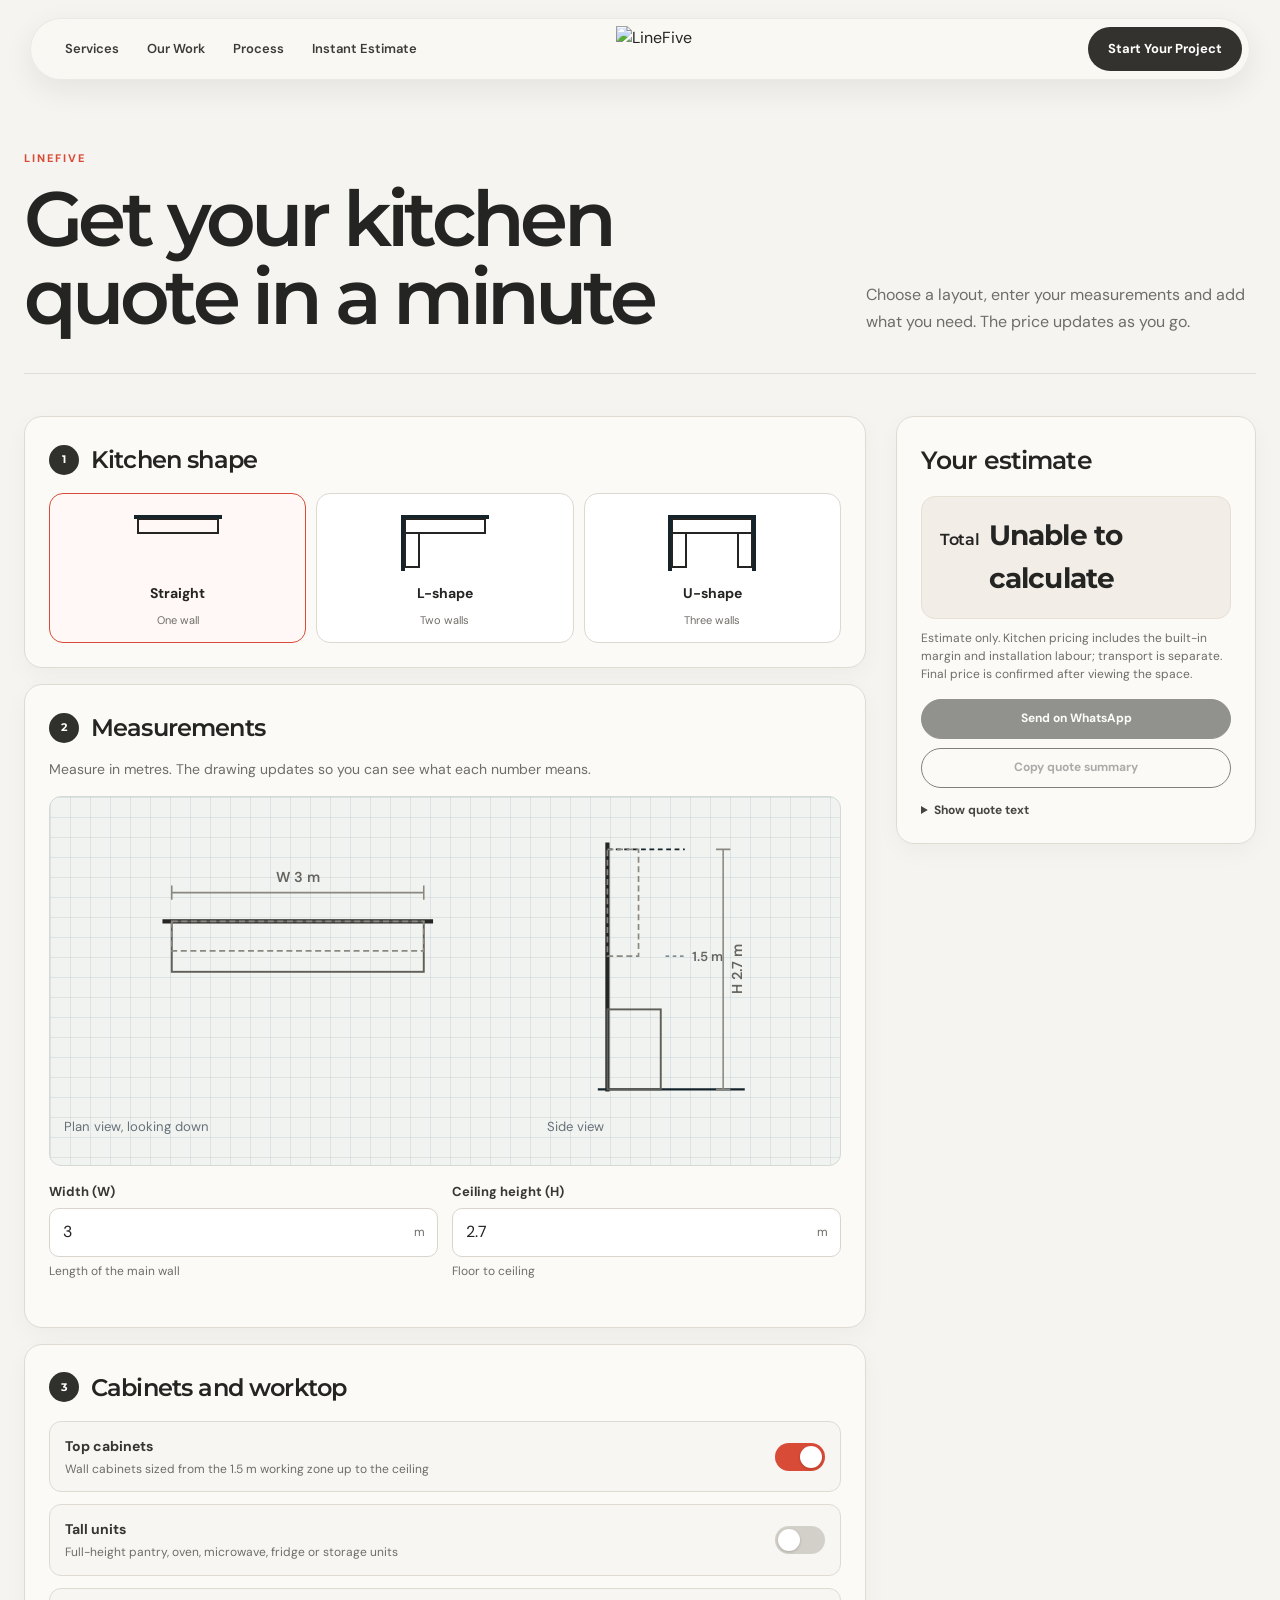
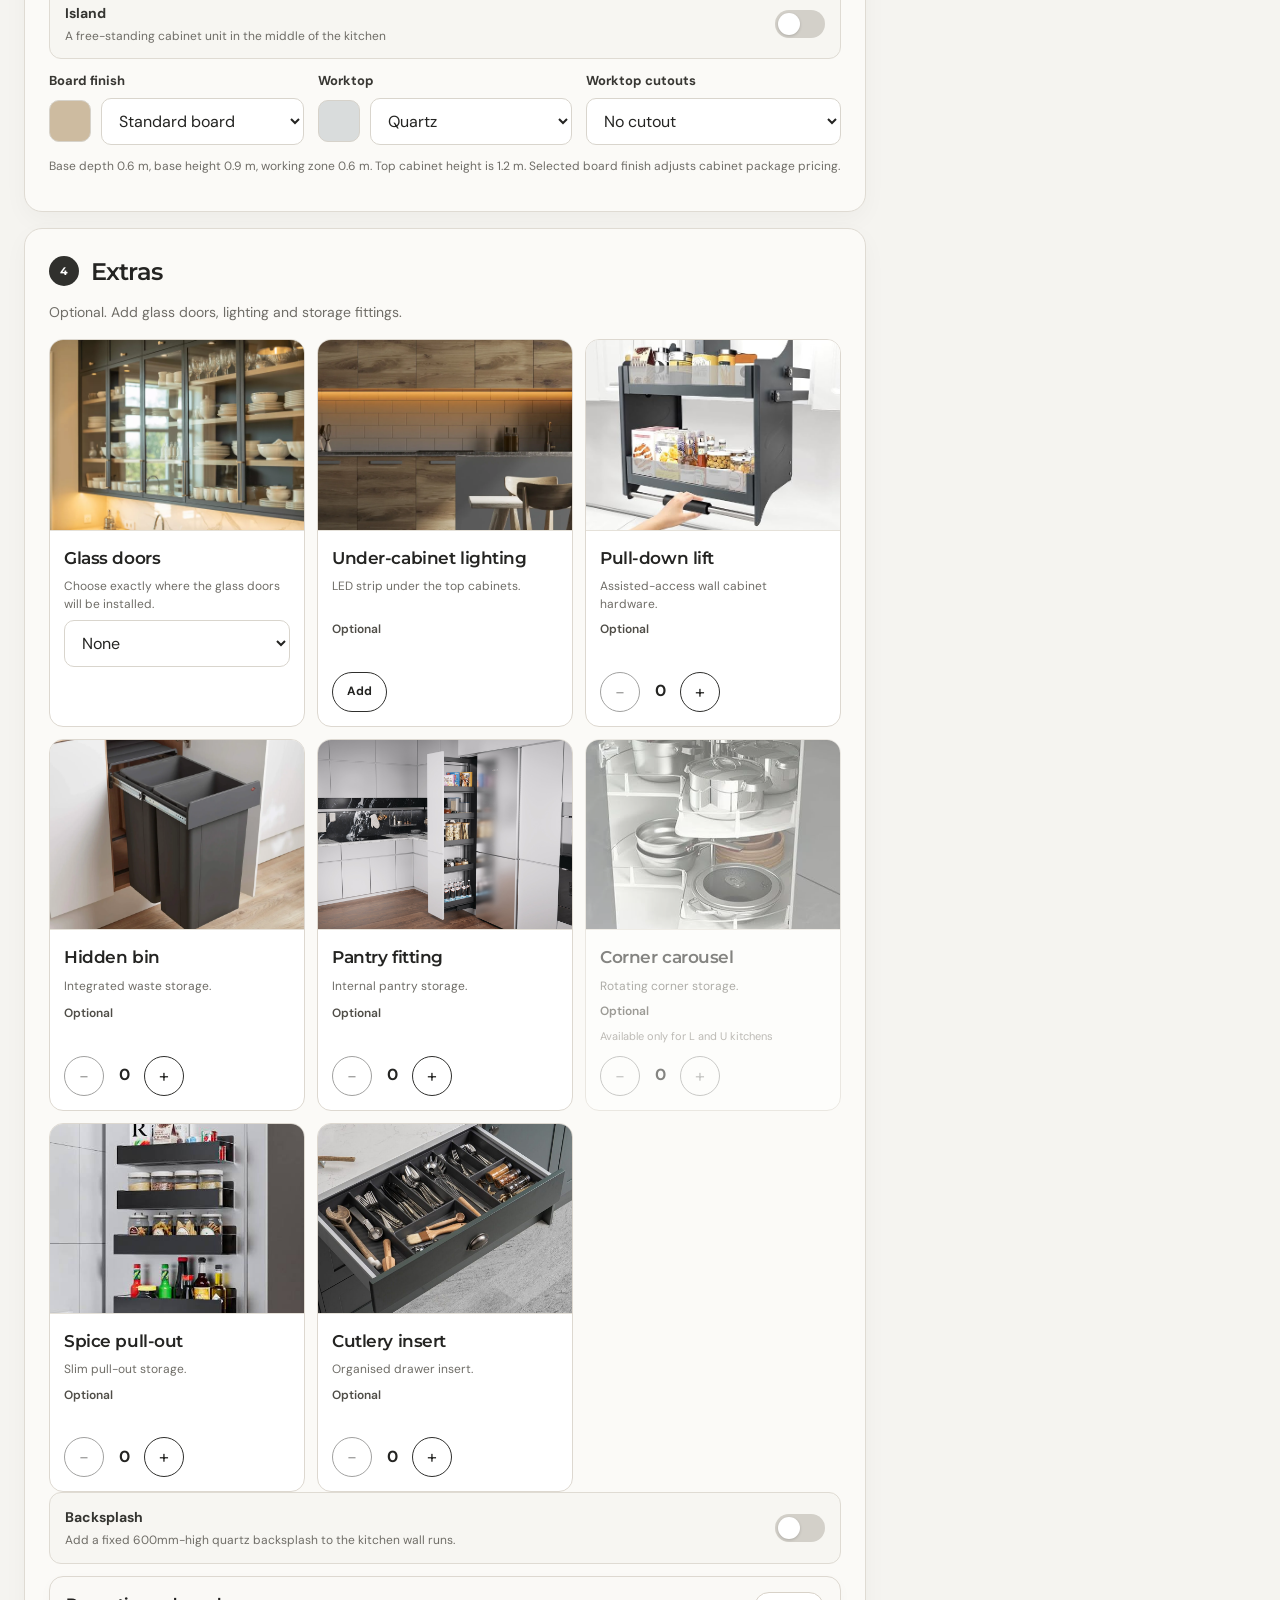
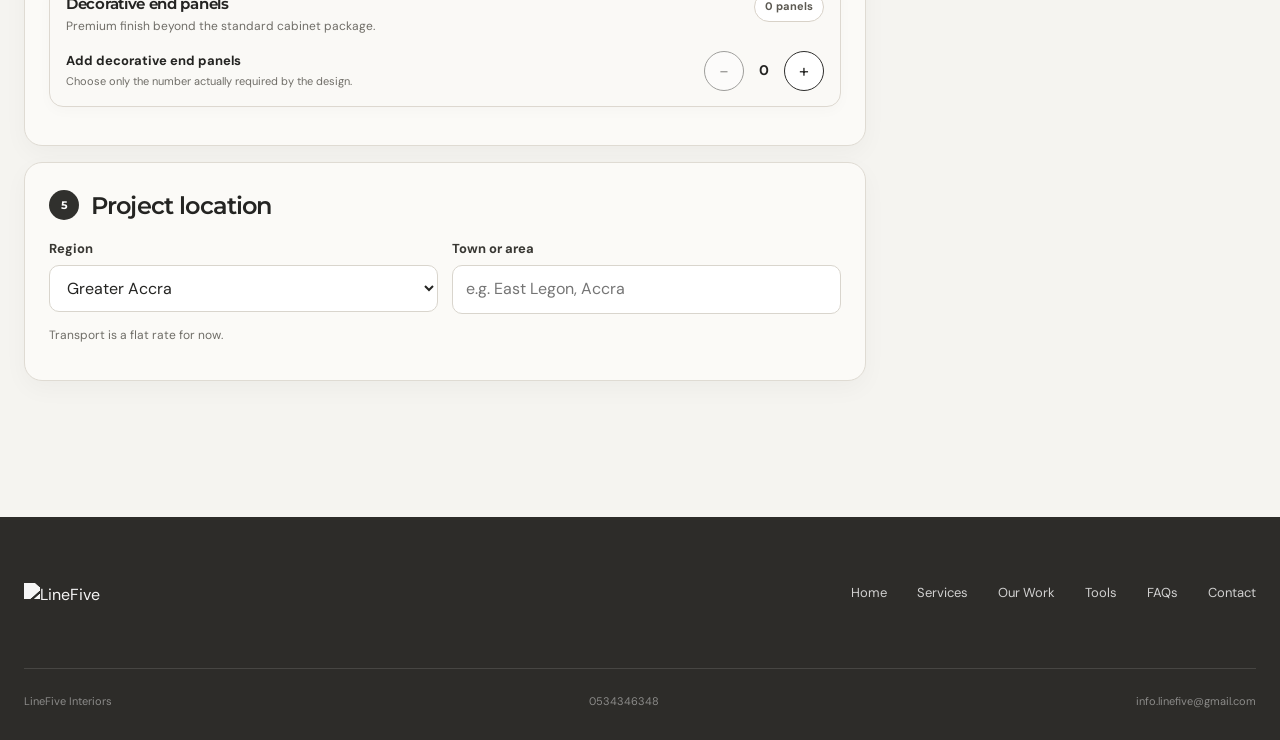
==== commit b5f28d59: "Update calculator.html" ====
--- a/calculator.html
+++ b/calculator.html
@@ -631,14 +631,21 @@
   {
     id:'led', name:'Under-cabinet lighting',
     desc:'LED strip under the top cabinets.',
-    mode:'toggle', per:'run', needsTop:true, icon:'led'
+    mode:'toggle', per:'run', needsTop:true, icon:'led',
+    img:'[data-uri]'
   },
-  { id:'lift', name:'Pull-down lift', desc:'Assisted-access wall cabinet hardware.', mode:'qty', icon:'lift' },
-  { id:'bin', name:'Hidden bin', desc:'Integrated waste storage.', mode:'qty', icon:'bin' },
-  { id:'pantry', name:'Pantry fitting', desc:'Internal pantry storage.', mode:'qty', icon:'pantry' },
-  { id:'carousel', name:'Corner carousel', desc:'Rotating corner storage.', mode:'qty', icon:'carousel' },
-  { id:'spice', name:'Spice pull-out', desc:'Slim pull-out storage.', mode:'qty', icon:'spice' },
-  { id:'cutlery', name:'Cutlery insert', desc:'Organised drawer insert.', mode:'qty', icon:'cutlery' }
+  { id:'lift', name:'Pull-down lift', desc:'Assisted-access wall cabinet hardware.', mode:'qty', icon:'lift',
+    img:'[data-uri]' },
+  { id:'bin', name:'Hidden bin', desc:'Integrated waste storage.', mode:'qty', icon:'bin',
+    img:'[data-uri]' },
+  { id:'pantry', name:'Pantry fitting', desc:'Internal pantry storage.', mode:'qty', icon:'pantry',
+    img:'[data-uri]